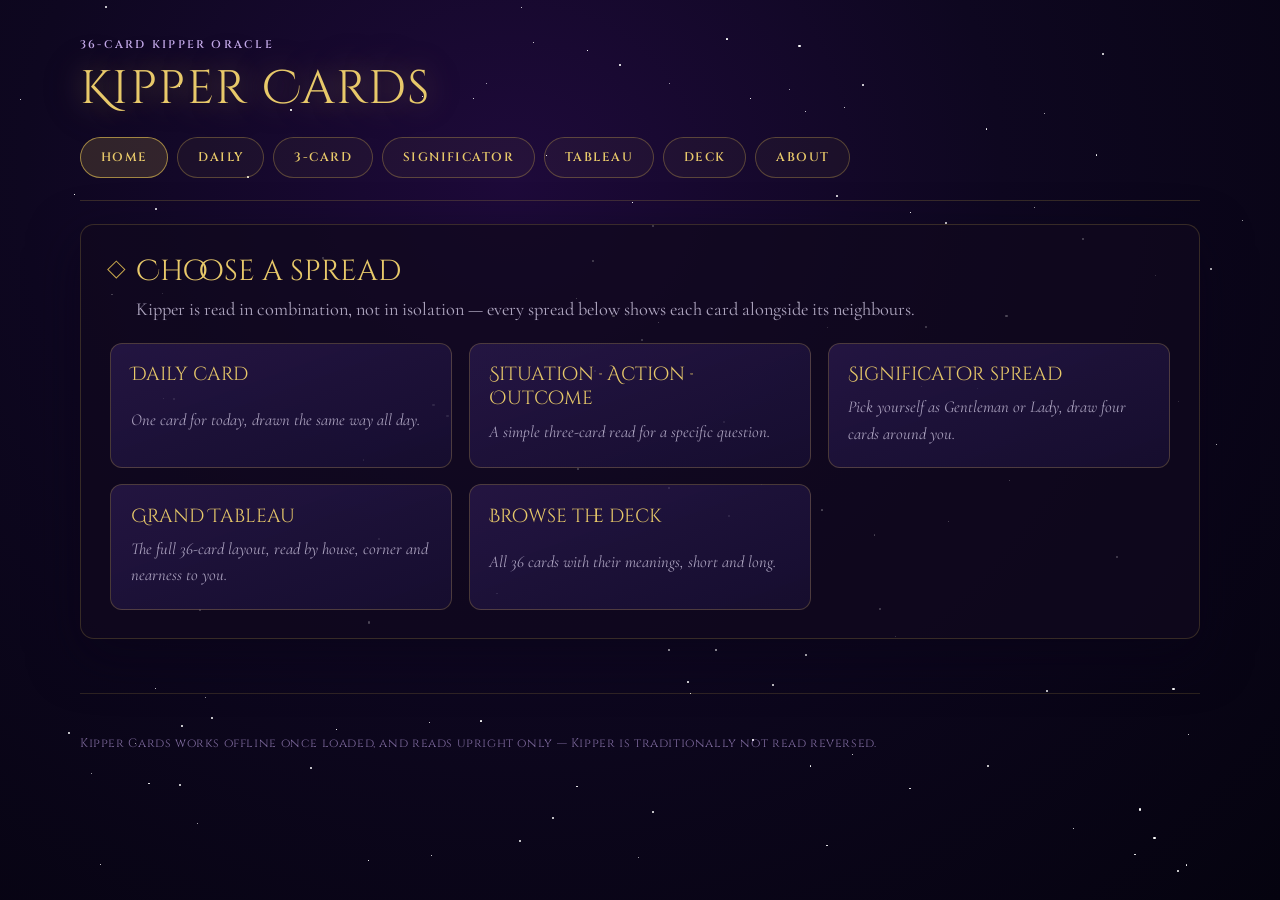
==== index.html @ 1cebd583 "Add files via upload" ====
<!doctype html>
<html lang="en-GB">
  <head>
    <meta charset="utf-8">
    <meta name="viewport" content="width=device-width, initial-scale=1">
    <meta name="theme-color" content="#0e0720">
    <meta name="description" content="Kipper Cards — a 36-card Kipper oracle reading app, read by neighbouring combinations.">
    <title>Kipper Cards</title>
    <link rel="manifest" href="manifest.json">
    <link rel="icon" href="icons/icon-192.png">
    <link rel="apple-touch-icon" href="icons/icon-512.png">
    <link rel="preconnect" href="https://fonts.googleapis.com">
    <link rel="preconnect" href="https://fonts.gstatic.com" crossorigin>
    <link href="https://fonts.googleapis.com/css2?family=Cinzel+Decorative:wght@400;700&family=Cinzel:wght@400;600&family=Cormorant+Garamond:ital,wght@0,400;0,600;1,400;1,500&display=swap" rel="stylesheet">
    <link rel="stylesheet" href="styles.css">
  </head>
  <body>
    <div id="sky"></div>
    <header class="app-header">
      <div>
        <p class="eyebrow">36-card Kipper oracle</p>
        <h1>Kipper Cards</h1>
      </div>
      <nav class="main-nav" aria-label="Main">
        <a href="#/home">Home</a>
        <a href="#/daily">Daily</a>
        <a href="#/three-card">3-Card</a>
        <a href="#/significator">Significator</a>
        <a href="#/tableau">Tableau</a>
        <a href="#/deck">Deck</a>
        <a href="about.html">About</a>
      </nav>
    </header>

    <main id="app-root"></main>

    <footer class="app-footer">
      <p>Kipper Cards works offline once loaded, and reads upright only — Kipper is traditionally not read reversed.</p>
    </footer>

    <script src="data.js"></script>
    <script src="reading.js"></script>
    <script src="app.js"></script>
  </body>
</html>
---- styles.css ----
*, *::before, *::after {
  box-sizing: border-box;
}

:root {
  --gold: #c9a84c;
  --gold2: #e8c96a;
  --mist: #e8dff5;
  --soft: #9b80c4;
  --lav: #c4aae8;
}

html {
  font-size: 18px;
}

body {
  min-height: 100vh;
  margin: 0;
  background: radial-gradient(ellipse at 40% 20%, #1e0a3a 0%, #0e0720 45%, #05030f 100%) fixed;
  font-family: 'Cormorant Garamond', serif;
  color: var(--mist);
  line-height: 1.6;
}

/* ── twinkling stars ── */

#sky {
  position: fixed;
  inset: 0;
  pointer-events: none;
  z-index: 0;
  overflow: hidden;
}

.s {
  position: absolute;
  border-radius: 50%;
  background: #fff;
  animation: tw var(--d) ease-in-out infinite var(--dl);
}

@keyframes tw {
  0%, 100% { opacity: .08; }
  50% { opacity: .9; }
}

button,
input {
  font: inherit;
}

button {
  min-height: 44px;
  cursor: pointer;
}

button:disabled {
  cursor: not-allowed;
  opacity: 0.45;
}

a {
  color: var(--gold2);
}

:focus-visible {
  outline: 2px solid var(--gold2);
  outline-offset: 3px;
}

.app-header {
  position: relative;
  z-index: 1;
  display: flex;
  align-items: end;
  justify-content: space-between;
  flex-wrap: wrap;
  gap: 1rem;
  width: min(1120px, calc(100% - 2rem));
  margin: 0 auto;
  padding: 2rem 0 1.25rem;
  border-bottom: 1px solid rgba(201, 168, 76, 0.22);
}

.eyebrow {
  margin: 0 0 0.35rem;
  font-family: 'Cinzel', serif;
  font-size: 0.62rem;
  font-weight: 600;
  letter-spacing: 0.2em;
  text-transform: uppercase;
  color: var(--lav);
}

h1, h2, h3 {
  margin: 0;
  font-family: 'Cinzel Decorative', cursive;
  font-weight: 400;
  line-height: 1.25;
}

h1 {
  font-size: clamp(1.7rem, 6vw, 2.6rem);
  color: var(--gold2);
  text-shadow: 0 0 28px rgba(200, 168, 76, 0.5), 0 0 60px rgba(140, 60, 200, 0.3);
  letter-spacing: 0.03em;
}

h2 {
  font-size: clamp(1.2rem, 4vw, 1.6rem);
  color: var(--gold2);
}

h3 {
  margin: 1.4rem 0 0.75rem;
  padding-top: 1rem;
  border-top: 1px solid rgba(201, 168, 76, 0.2);
  font-size: 1.1rem;
  color: var(--gold2);
}

main {
  position: relative;
  z-index: 1;
  display: grid;
  gap: 1.25rem;
  width: min(1120px, calc(100% - 2rem));
  margin: 0 auto;
  padding: 1.25rem 0 3rem;
}

.panel {
  padding: clamp(1.1rem, 4vw, 1.6rem);
  border: 1px solid rgba(201, 168, 76, 0.22);
  border-radius: 14px;
  background: rgba(16, 8, 30, 0.75);
  box-shadow: 0 18px 50px rgba(10, 4, 24, 0.55);
}

.section-heading {
  display: flex;
  align-items: start;
  gap: 0.75rem;
  margin-bottom: 1rem;
}

.section-heading p {
  max-width: 54rem;
  margin: 0.3rem 0 0;
  color: rgba(228, 220, 245, 0.75);
  font-size: 1.02rem;
}

.diamond {
  width: 0.7rem;
  height: 0.7rem;
  margin-top: 0.5rem;
  flex: 0 0 auto;
  border: 1px solid var(--gold);
  transform: rotate(45deg);
}

/* ── nav / pill buttons ── */

.main-nav {
  position: relative;
  z-index: 1;
  display: flex;
  flex-wrap: wrap;
  gap: 0.5rem;
}

.main-nav a,
.plain-button,
.primary-button,
.filter-button {
  display: inline-flex;
  align-items: center;
  justify-content: center;
  font-family: 'Cinzel', serif;
  font-size: 0.68rem;
  font-weight: 600;
  letter-spacing: 0.12em;
  text-transform: uppercase;
  border-radius: 24px;
  border: 1px solid rgba(201, 168, 76, 0.35);
  background: rgba(201, 168, 76, 0.05);
  color: var(--gold2);
  text-decoration: none;
  padding: 0.55rem 1.1rem;
  transition: all 0.25s ease;
}

.main-nav a:hover,
.plain-button:hover,
.primary-button:hover,
.filter-button:hover {
  background: rgba(201, 168, 76, 0.14);
  border-color: rgba(201, 168, 76, 0.7);
  box-shadow: 0 0 14px rgba(201, 168, 76, 0.18);
}

.main-nav a.is-active,
.primary-button,
.filter-button.is-active,
.plain-button[aria-pressed="true"] {
  background: rgba(201, 168, 76, 0.18);
  border-color: rgba(201, 168, 76, 0.75);
  color: var(--gold2);
}

/* ── spread chooser ── */

.spread-grid {
  display: grid;
  grid-template-columns: repeat(auto-fit, minmax(15rem, 1fr));
  gap: 0.9rem;
}

.spread-choice {
  display: grid;
  gap: 0.4rem;
  padding: 1.1rem;
  border: 1px solid rgba(201, 168, 76, 0.28);
  border-radius: 12px;
  background: linear-gradient(160deg, rgba(52, 34, 94, 0.55) 0%, rgba(26, 17, 56, 0.65) 100%);
  color: var(--mist);
  text-align: left;
  text-decoration: none;
  transition: all 0.25s ease;
}

.spread-choice:hover {
  border-color: rgba(201, 168, 76, 0.6);
  box-shadow: 0 0 20px rgba(140, 70, 220, 0.2);
  transform: translateY(-2px);
}

.spread-choice h3 {
  margin: 0;
  padding: 0;
  border: 0;
  font-size: 1.05rem;
}

.spread-choice p {
  margin: 0;
  color: rgba(228, 220, 245, 0.7);
  font-size: 0.92rem;
  font-style: italic;
}

/* ── card visuals ── */

.card-tile {
  display: grid;
  gap: 0.55rem;
  padding: 0.95rem;
  border: 1px solid rgba(201, 168, 76, 0.4);
  border-radius: 14px;
  background: linear-gradient(160deg, #34225e 0%, #261a4a 60%, #1a1138 100%);
  box-shadow: 0 8px 34px rgba(20, 5, 50, 0.6);
}

.card-face {
  position: relative;
  display: grid;
  place-items: center;
  aspect-ratio: 3 / 4;
  border-radius: 10px;
  background: radial-gradient(ellipse at 50% 40%, rgba(120, 50, 200, 0.22), transparent 65%);
  overflow: hidden;
}

.card-face::before {
  content: '';
  position: absolute;
  inset: 6px;
  border: 1px solid rgba(201, 168, 76, 0.2);
  border-radius: 8px;
  pointer-events: none;
}

.card-face svg {
  width: 56%;
  height: 56%;
  filter: drop-shadow(0 0 8px rgba(201, 168, 76, 0.35));
}

.card-number {
  color: rgba(201, 168, 76, 0.75);
  font-family: 'Cinzel', serif;
  font-size: 0.62rem;
  letter-spacing: 0.1em;
  text-transform: uppercase;
}

.card-name {
  font-family: 'Cinzel', serif;
  font-weight: 600;
  font-size: 0.95rem;
  letter-spacing: 0.1em;
  text-transform: uppercase;
  color: var(--gold2);
}

.card-meaning {
  margin: 0;
  color: rgba(228, 220, 245, 0.82);
  font-size: 0.95rem;
  font-style: italic;
}

.card-label {
  font-family: 'Cinzel', serif;
  font-size: 0.6rem;
  font-weight: 600;
  letter-spacing: 0.18em;
  text-transform: uppercase;
  color: var(--lav);
}

/* ── deck browser ── */

.deck-grid {
  display: grid;
  grid-template-columns: repeat(auto-fill, minmax(9.5rem, 1fr));
  gap: 0.75rem;
}

.search-input {
  width: min(100%, 32rem);
  min-height: 48px;
  padding: 0.6rem 0.85rem;
  border: 1px solid rgba(201, 168, 76, 0.3);
  border-radius: 10px;
  background: rgba(255, 255, 255, 0.04);
  color: var(--mist);
  margin: 0.5rem 0 1rem;
}

.search-input::placeholder {
  color: rgba(200, 170, 240, 0.4);
  font-style: italic;
}

/* ── spreads layout ── */

.spread-cards {
  display: grid;
  grid-template-columns: repeat(auto-fit, minmax(11rem, 1fr));
  gap: 1rem;
}

.combination-list {
  display: grid;
  gap: 0.65rem;
  margin: 1rem 0 0;
  padding: 0;
  list-style: none;
}

.combination-list li {
  padding-top: 0.65rem;
  border-top: 1px solid rgba(201, 168, 76, 0.18);
  font-style: italic;
  color: rgba(228, 220, 245, 0.85);
}

/* ── significator spread ── */

.significator-picker {
  display: flex;
  gap: 0.75rem;
  margin-bottom: 1rem;
  flex-wrap: wrap;
}

.significator-layout {
  display: grid;
  grid-template-columns: repeat(3, minmax(0, 1fr));
  grid-template-areas:
    ".    above  ."
    "left center right"
    ".    below  .";
  gap: 0.75rem;
  max-width: 40rem;
}

.significator-layout .slot-above { grid-area: above; }
.significator-layout .slot-below { grid-area: below; }
.significator-layout .slot-left { grid-area: left; }
.significator-layout .slot-right { grid-area: right; }
.significator-layout .slot-center { grid-area: center; }

/* ── grand tableau ── */

.tableau-controls {
  display: flex;
  flex-wrap: wrap;
  gap: 0.75rem;
  align-items: center;
  margin-bottom: 1rem;
}

.tableau-grid {
  display: grid;
  grid-template-columns: repeat(9, 1fr);
  gap: 0.35rem;
  overflow-x: auto;
}

.tableau-tile {
  display: grid;
  place-items: center;
  gap: 0.15rem;
  aspect-ratio: 3 / 4;
  min-width: 3.6rem;
  padding: 0.3rem;
  border: 1px solid rgba(201, 168, 76, 0.3);
  border-radius: 6px;
  background: linear-gradient(160deg, #2a1c4e 0%, #1a1138 100%);
  text-align: center;
  font-size: 0.7rem;
}

.tableau-tile.is-significator {
  background: rgba(201, 168, 76, 0.28);
  box-shadow: 0 0 14px rgba(201, 168, 76, 0.5);
  border-color: var(--gold2);
}

.tableau-tile.is-near {
  background: rgba(201, 168, 76, 0.12);
  border-color: rgba(201, 168, 76, 0.5);
}

.tableau-tile.is-corner {
  border-style: dashed;
}

.tableau-tile .tile-name {
  font-family: 'Cinzel', serif;
  font-size: 0.68rem;
  letter-spacing: 0.02em;
  color: var(--gold2);
  line-height: 1.1;
}

.tableau-tile .tile-number {
  color: rgba(200, 170, 240, 0.6);
  font-size: 0.6rem;
}

.tableau-detail {
  margin-top: 1.25rem;
  display: grid;
  gap: 0.85rem;
}

.tableau-detail p {
  margin: 0;
  color: rgba(228, 220, 245, 0.85);
}

.tableau-detail strong {
  color: var(--gold2);
  font-weight: 600;
}

/* ── about page ── */

.about-content {
  display: grid;
  gap: 1rem;
  max-width: 42rem;
}

.about-content p {
  margin: 0;
  color: rgba(228, 220, 245, 0.88);
}

.about-content em {
  color: var(--gold2);
  font-style: normal;
}

footer.app-footer {
  position: relative;
  z-index: 1;
  width: min(1120px, calc(100% - 2rem));
  margin: 0 auto;
  padding: 1.5rem 0 3rem;
  color: rgba(200, 170, 240, 0.6);
  font-family: 'Cinzel', serif;
  font-size: 0.68rem;
  letter-spacing: 0.05em;
  border-top: 1px solid rgba(201, 168, 76, 0.18);
}

.empty-state {
  margin: 0;
  padding: 1rem 0;
  border-top: 1px solid rgba(201, 168, 76, 0.18);
  color: rgba(228, 220, 245, 0.6);
}

details summary {
  font-family: 'Cinzel', serif;
  font-size: 0.62rem;
  letter-spacing: 0.08em;
  text-transform: uppercase;
  color: rgba(200, 170, 240, 0.7);
  cursor: pointer;
}

@media (max-width: 640px) {
  .app-header {
    align-items: start;
  }

  .deck-grid {
    grid-template-columns: repeat(2, minmax(0, 1fr));
  }

  .significator-layout {
    max-width: none;
  }

  .tableau-tile {
    min-width: 2.6rem;
    font-size: 0.6rem;
  }
}
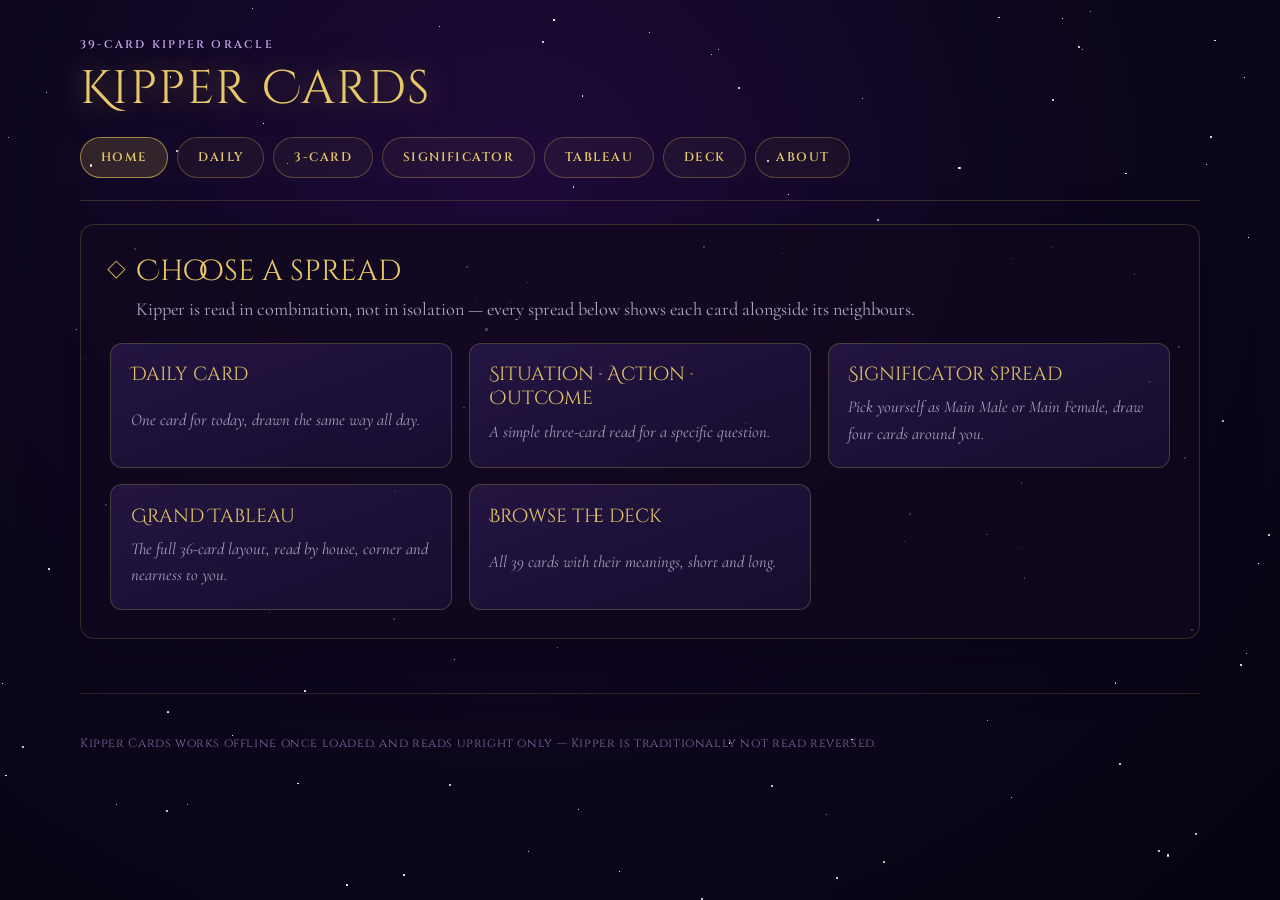
==== commit eb372df7: "Replace deck with Fin de Siècle 39-card numbering to match physical deck Renames and renumbers all c" ====
--- a/index.html
+++ b/index.html
@@ -4,7 +4,7 @@
     <meta charset="utf-8">
     <meta name="viewport" content="width=device-width, initial-scale=1">
     <meta name="theme-color" content="#0e0720">
-    <meta name="description" content="Kipper Cards — a 36-card Kipper oracle reading app, read by neighbouring combinations.">
+    <meta name="description" content="Kipper Cards — a 39-card Kipper oracle reading app, read by neighbouring combinations.">
     <title>Kipper Cards</title>
     <link rel="manifest" href="manifest.json">
     <link rel="icon" href="icons/icon-192.png">
@@ -18,7 +18,7 @@
     <div id="sky"></div>
     <header class="app-header">
       <div>
-        <p class="eyebrow">36-card Kipper oracle</p>
+        <p class="eyebrow">39-card Kipper oracle</p>
         <h1>Kipper Cards</h1>
       </div>
       <nav class="main-nav" aria-label="Main">
--- a/styles.css
+++ b/styles.css
@@ -414,10 +414,10 @@
 .tableau-tile {
   display: grid;
   place-items: center;
-  gap: 0.15rem;
+  gap: 0.1rem;
   aspect-ratio: 3 / 4;
   min-width: 3.6rem;
-  padding: 0.3rem;
+  padding: 0.3rem 0.2rem;
   border: 1px solid rgba(201, 168, 76, 0.3);
   border-radius: 6px;
   background: linear-gradient(160deg, #2a1c4e 0%, #1a1138 100%);
@@ -425,6 +425,17 @@
   font-size: 0.7rem;
 }
 
+.tableau-tile .tile-icon {
+  width: 1.5rem;
+  height: 1.5rem;
+}
+
+.tableau-tile .tile-icon svg {
+  width: 100%;
+  height: 100%;
+  color: var(--gold2);
+}
+
 .tableau-tile.is-significator {
   background: rgba(201, 168, 76, 0.28);
   box-shadow: 0 0 14px rgba(201, 168, 76, 0.5);
@@ -442,10 +453,14 @@
 
 .tableau-tile .tile-name {
   font-family: 'Cinzel', serif;
-  font-size: 0.68rem;
-  letter-spacing: 0.02em;
+  font-size: 0.6rem;
+  letter-spacing: 0.01em;
   color: var(--gold2);
   line-height: 1.1;
+  overflow: hidden;
+  text-overflow: ellipsis;
+  white-space: nowrap;
+  max-width: 100%;
 }
 
 .tableau-tile .tile-number {
@@ -533,4 +548,13 @@
     min-width: 2.6rem;
     font-size: 0.6rem;
   }
-}
+
+  .tableau-tile .tile-icon {
+    width: 1.1rem;
+    height: 1.1rem;
+  }
+
+  .tableau-tile .tile-name {
+    display: none;
+  }
+}
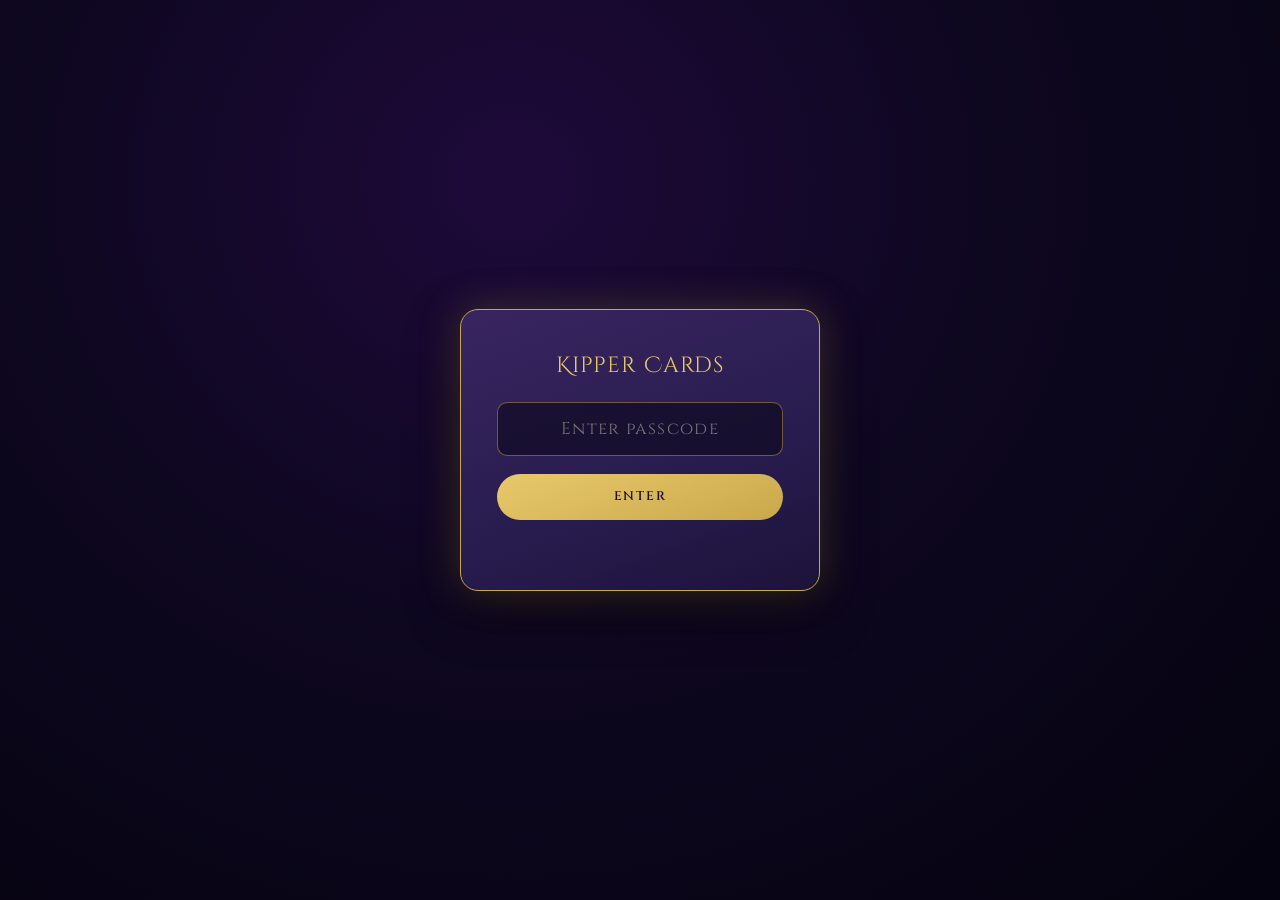
==== commit 18faa9c8: "Add passcode gate to Kipper Cards" ====
--- a/index.html
+++ b/index.html
@@ -14,7 +14,31 @@
     <link href="https://fonts.googleapis.com/css2?family=Cinzel+Decorative:wght@400;700&family=Cinzel:wght@400;600&family=Cormorant+Garamond:ital,wght@0,400;0,600;1,400;1,500&display=swap" rel="stylesheet">
     <link rel="stylesheet" href="styles.css">
   </head>
-  <body>
+  <body class="is-locked">
+    <div class="gate" id="gate">
+      <form class="gate-box" id="gate-form">
+        <p class="gate-title">Kipper Cards</p>
+        <input class="gate-input" id="gate-input" type="password" placeholder="Enter passcode" autocomplete="off" autocapitalize="off" spellcheck="false">
+        <button class="gate-btn" type="submit">Enter</button>
+        <p class="gate-error" id="gate-error"></p>
+      </form>
+    </div>
+    <script>
+      (function () {
+        var CODE = "kipper55";
+        var KEY = "kipper-unlocked";
+        if (localStorage.getItem(KEY) === "yes") document.body.classList.remove("is-locked");
+        document.getElementById("gate-form").addEventListener("submit", function (e) {
+          e.preventDefault();
+          var input = document.getElementById("gate-input");
+          var err = document.getElementById("gate-error");
+          if (input.value.trim().toLowerCase() === CODE) {
+            localStorage.setItem(KEY, "yes");
+            document.body.classList.remove("is-locked");
+          } else { err.textContent = "Not quite, try again."; input.value = ""; input.focus(); }
+        });
+      })();
+    </script>
     <div id="sky"></div>
     <header class="app-header">
       <div>
--- a/styles.css
+++ b/styles.css
@@ -257,6 +257,7 @@
   display: grid;
   gap: 0.55rem;
   padding: 0.95rem;
+  min-width: 0;
   border: 1px solid rgba(201, 168, 76, 0.4);
   border-radius: 14px;
   background: linear-gradient(160deg, #34225e 0%, #261a4a 60%, #1a1138 100%);
@@ -267,10 +268,17 @@
   position: relative;
   display: grid;
   place-items: center;
+  width: 100%;
+  align-self: start;
   aspect-ratio: 3 / 4;
   border-radius: 10px;
   background: radial-gradient(ellipse at 50% 40%, rgba(120, 50, 200, 0.22), transparent 65%);
   overflow: hidden;
+}
+
+.card-meaning {
+  min-width: 0;
+  overflow-wrap: break-word;
 }
 
 .card-face::before {
@@ -542,7 +550,40 @@
 
   .significator-layout {
     max-width: none;
-  }
+    grid-template-columns: 1fr;
+    grid-template-areas:
+      "above"
+      "left"
+      "center"
+      "right"
+      "below";
+    gap: 0.6rem;
+  }
+
+  .significator-layout .card-tile {
+    grid-template-columns: 4.5rem 1fr;
+    grid-template-areas:
+      "face label"
+      "face number"
+      "face name"
+      "face meaning";
+    align-items: start;
+    column-gap: 0.9rem;
+    row-gap: 0.2rem;
+    padding: 0.8rem;
+  }
+
+  .significator-layout .card-face {
+    grid-area: face;
+    width: 4.5rem;
+    align-self: center;
+  }
+
+  .significator-layout .card-label { grid-area: label; }
+  .significator-layout .card-number { grid-area: number; align-self: end; }
+  .significator-layout .card-name { grid-area: name; }
+  .significator-layout .card-meaning { grid-area: meaning; }
+  .significator-layout .playing-card-badge { grid-column: 2; }
 
   .tableau-tile {
     min-width: 2.6rem;
@@ -558,3 +599,34 @@
     display: none;
   }
 }
+
+/* ── passcode gate (casual privacy only, not real security) ── */
+body.is-locked > *:not(.gate) { display: none; }
+.gate {
+  display: none; position: fixed; inset: 0; z-index: 9999;
+  background: radial-gradient(ellipse at 40% 20%, #1e0a3a 0%, #0e0720 45%, #05030f 100%);
+  align-items: center; justify-content: center;
+}
+body.is-locked .gate { display: flex; }
+.gate-box {
+  display: flex; flex-direction: column; align-items: center; gap: 1rem;
+  padding: 2.2rem 2rem;
+  background: linear-gradient(160deg, #382560 0%, #281c4e 60%, #1c133a 100%);
+  border: 1px solid var(--gold); border-radius: 18px;
+  box-shadow: 0 0 40px rgba(201,168,76,.25), 0 18px 50px rgba(0,0,0,.55);
+  width: min(90vw, 20rem);
+}
+.gate-title { font-family:'Cinzel Decorative',cursive; font-size:1.2rem; color:var(--gold2); text-align:center; margin:0; letter-spacing:.04em; }
+.gate-input {
+  width:100%; padding:.7rem .9rem; border-radius:10px;
+  border:1px solid rgba(201,168,76,.5); background:rgba(5,3,15,.5);
+  color:var(--mist); text-align:center; font-family:'Cinzel',serif; letter-spacing:.08em; font-size:.95rem; outline:none;
+}
+.gate-input:focus { border-color:var(--gold2); }
+.gate-btn {
+  width:100%; padding:.7rem 1.3rem; border:none; border-radius:999px;
+  background:linear-gradient(160deg, #e8c96a 0%, #c9a84c 100%); color:#1c133a;
+  font-family:'Cinzel',serif; font-weight:600; letter-spacing:.14em; text-transform:uppercase; font-size:.7rem; cursor:pointer; min-height:44px;
+}
+.gate-btn:active { opacity:.85; }
+.gate-error { margin:0; min-height:1.2em; color:#e6b8d0; font-family:'Cinzel',serif; font-size:.62rem; letter-spacing:.1em; }
